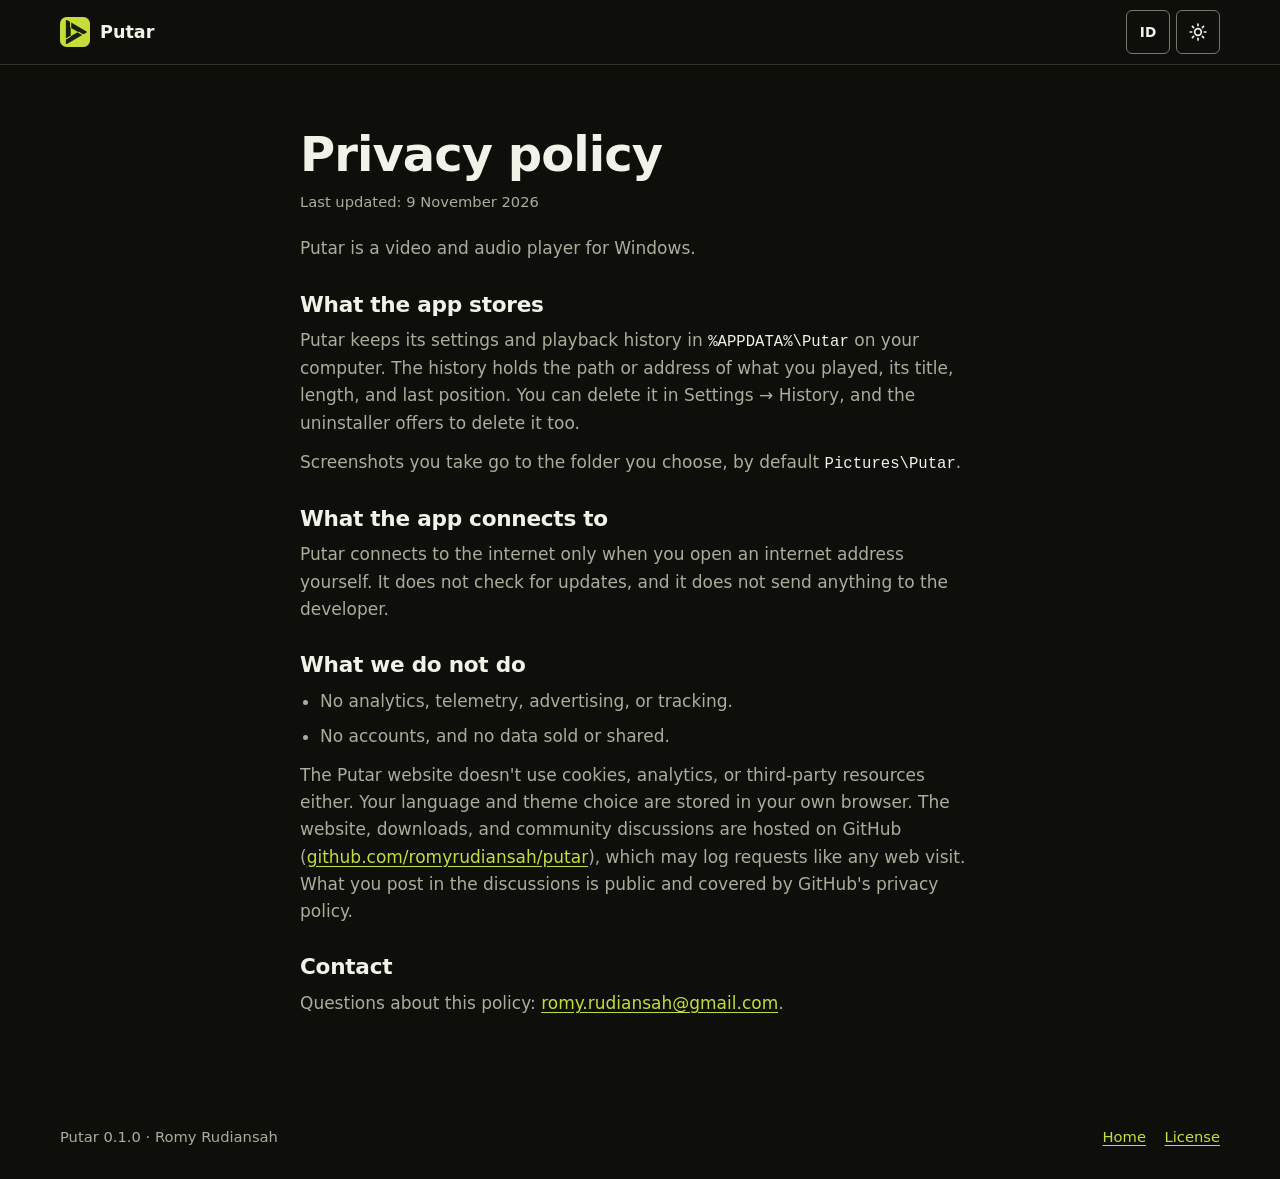
==== privacy.html @ e97a777e "Situs Putar 0.1.0 (dari 86a2c49)" ====
<!doctype html>
<html lang="id" data-lang="id">
<head>
  <meta charset="utf-8">
  <meta name="viewport" content="width=device-width, initial-scale=1">
  <title>Putar: kebijakan privasi</title>
  <meta name="description" content="Kebijakan privasi aplikasi dan situs Putar.">
  <meta name="theme-color" content="#0E0F0B">
  <link rel="icon" href="img/logo.svg" type="image/svg+xml">
  <link rel="icon" href="favicon.ico" sizes="any">
  <link rel="stylesheet" href="style.css">
  <script>
    (function () {
      var d = document.documentElement, l = null, t = null;
      try { l = localStorage.getItem("putar-lang"); t = localStorage.getItem("putar-theme"); } catch (e) {}
      if (l !== "id" && l !== "en") l = /^id\b/i.test(navigator.language || "") ? "id" : "en";
      d.dataset.lang = l;
      d.lang = l;
      if (t === "light") d.dataset.theme = "light";
    })();
  </script>
</head>
<body>
<!-- Isi halaman ini harus sama dengan PRIVACY.md di repo. -->
<a class="skip" href="#isi"><span data-l="id">Langsung ke isi</span><span data-l="en">Skip to content</span></a>

<header class="top">
  <div class="wrap top-row">
    <a class="brand" href="./"><img src="img/logo.svg" alt="" width="30" height="30">Putar</a>
    <div class="tools">
      <button class="tool" type="button" data-switch-lang>
        <span data-l="id" aria-label="Switch to English">EN</span><span data-l="en" aria-label="Ganti ke Bahasa Indonesia">ID</span>
      </button>
      <button class="tool tool-icon" type="button" data-switch-theme aria-pressed="false">
        <span class="sr-only"><span data-l="id">Mode terang</span><span data-l="en">Light mode</span></span>
        <svg class="i-sun" viewBox="0 0 24 24" aria-hidden="true"><circle cx="12" cy="12" r="4"/><path d="M12 2.5v2M12 19.5v2M2.5 12h2M19.5 12h2M5.3 5.3l1.4 1.4M17.3 17.3l1.4 1.4M5.3 18.7l1.4-1.4M17.3 6.7l1.4-1.4"/></svg>
        <svg class="i-moon" viewBox="0 0 24 24" aria-hidden="true"><path d="M20.5 14.2A8.5 8.5 0 0 1 9.8 3.5a8.5 8.5 0 1 0 10.7 10.7z"/></svg>
      </button>
    </div>
  </div>
</header>

<main id="isi" class="doc wrap">
  <h1><span data-l="id">Kebijakan privasi</span><span data-l="en">Privacy policy</span></h1>
  <p class="meta"><span data-l="id">Terakhir diperbarui: 9 November 2026</span><span data-l="en">Last updated: 9 November 2026</span></p>
  <p><span data-l="id">Putar adalah pemutar video dan audio untuk Windows.</span><span data-l="en">Putar is a video and audio player for Windows.</span></p>

  <h2><span data-l="id">Data yang disimpan aplikasi</span><span data-l="en">What the app stores</span></h2>
  <p><span data-l="id">Putar menyimpan pengaturan dan riwayat putar di <code>%APPDATA%\Putar</code> di komputer Anda. Riwayat berisi lokasi atau alamat yang Anda putar, judul, durasi, dan posisi terakhirnya. Anda bisa menghapusnya di Pengaturan → Riwayat, dan uninstaller juga menawarkan untuk menghapusnya.</span><span data-l="en">Putar keeps its settings and playback history in <code>%APPDATA%\Putar</code> on your computer. The history holds the path or address of what you played, its title, length, and last position. You can delete it in Settings → History, and the uninstaller offers to delete it too.</span></p>
  <p><span data-l="id">Tangkapan layar yang Anda ambil masuk ke folder pilihan Anda, bawaannya <code>Gambar\Putar</code>.</span><span data-l="en">Screenshots you take go to the folder you choose, by default <code>Pictures\Putar</code>.</span></p>

  <h2><span data-l="id">Sambungan internet aplikasi</span><span data-l="en">What the app connects to</span></h2>
  <p><span data-l="id">Putar hanya tersambung ke internet saat Anda sendiri membuka alamat internet. Putar tidak memeriksa pembaruan dan tidak mengirim apa pun ke pengembang.</span><span data-l="en">Putar connects to the internet only when you open an internet address yourself. It does not check for updates, and it does not send anything to the developer.</span></p>

  <h2><span data-l="id">Yang tidak kami lakukan</span><span data-l="en">What we do not do</span></h2>
  <ul>
    <li><span data-l="id">Tidak ada analitik, telemetri, iklan, atau pelacakan.</span><span data-l="en">No analytics, telemetry, advertising, or tracking.</span></li>
    <li><span data-l="id">Tidak ada akun, dan tidak ada data yang dijual atau dibagikan.</span><span data-l="en">No accounts, and no data sold or shared.</span></li>
  </ul>
  <p><span data-l="id">Situs Putar juga tidak memakai cookie, analitik, atau sumber dari pihak lain. Pilihan bahasa dan tema Anda disimpan di browser Anda sendiri. Situs, unduhan, dan diskusi komunitas berada di GitHub (<a href="https://github.com/romyrudiansah/putar">github.com/romyrudiansah/putar</a>), yang bisa mencatat permintaan seperti kunjungan web biasa. Yang Anda tulis di diskusi bersifat publik dan mengikuti kebijakan privasi GitHub.</span><span data-l="en">The Putar website doesn't use cookies, analytics, or third-party resources either. Your language and theme choice are stored in your own browser. The website, downloads, and community discussions are hosted on GitHub (<a href="https://github.com/romyrudiansah/putar">github.com/romyrudiansah/putar</a>), which may log requests like any web visit. What you post in the discussions is public and covered by GitHub's privacy policy.</span></p>

  <h2><span data-l="id">Kontak</span><span data-l="en">Contact</span></h2>
  <p><span data-l="id">Pertanyaan tentang kebijakan ini:</span><span data-l="en">Questions about this policy:</span> <a href="mailto:romy.rudiansah@gmail.com">romy.rudiansah@gmail.com</a>.</p>
</main>

<footer class="foot">
  <div class="wrap foot-row">
    <p>Putar 0.1.0 · Romy Rudiansah</p>
    <nav aria-label="Footer">
      <a href="./"><span data-l="id">Halaman utama</span><span data-l="en">Home</span></a>
      <a href="LICENSE.txt"><span data-l="id">Lisensi</span><span data-l="en">License</span></a>
    </nav>
  </div>
</footer>
<script src="site.js"></script>
</body>
</html>
---- style.css ----
/* Situs Putar. Alasan tiap pilihan ada di site/DESIGN.md. */
:root {
  --bg: #0E0F0B;
  --panel: #181A13;
  --ink: #F1F3E8;
  --dim: #A9AE9B;
  --line: #30342A;
  --edge: #747969;
  --track: #3A3E32;
  --accent: #C6DC3A;
  --on-accent: #17200B;
  --link: #C6DC3A;
  --shadow: 0 18px 50px rgba(0, 0, 0, .5);
  --gutter: clamp(16px, 4vw, 40px);
  color-scheme: dark;
}
:root[data-theme="light"] {
  --bg: #F4F5EC;
  --panel: #FFFFFF;
  --ink: #17200B;
  --dim: #55594A;
  --line: #D9DBCB;
  --edge: #84886F;
  --track: #CFD2BE;
  --link: #4E5A00;
  --shadow: 0 18px 50px rgba(23, 32, 11, .22);
  color-scheme: light;
}

*, *::before, *::after { box-sizing: border-box; }
html { -webkit-text-size-adjust: 100%; scroll-behavior: smooth; }
body {
  margin: 0;
  background: var(--bg);
  color: var(--ink);
  font: 17px/1.6 "Segoe UI Variable Text", "Segoe UI", system-ui, sans-serif;
}
img, svg { display: block; max-width: 100%; }
img { height: auto; }
h1, h2, h3 { font-family: "Segoe UI Variable Display", "Segoe UI", system-ui, sans-serif; margin: 0; font-weight: 600; }
h1 { font-size: clamp(2.15rem, 1.2rem + 4.2vw, 4.5rem); line-height: 1.06; letter-spacing: -.02em; max-width: 19ch; }
h2 { font-size: clamp(1.65rem, 1.2rem + 1.6vw, 2.5rem); line-height: 1.14; letter-spacing: -.012em; }
h3 { font-size: 1.05rem; }
p { margin: 0; }
ul { margin: 0; padding: 0; list-style: none; }
a { color: var(--link); text-underline-offset: 3px; }
a:hover { text-decoration-thickness: 2px; }
:focus-visible { outline: 3px solid var(--link); outline-offset: 2px; border-radius: 4px; }
code { font-family: "Cascadia Mono", Consolas, monospace; font-size: .92em; }

html[data-lang="id"] [data-l="en"], html[data-lang="en"] [data-l="id"] { display: none !important; }

.wrap { width: min(1240px, 100%); margin-inline: auto; padding-inline: var(--gutter); }
.sr-only { position: absolute; width: 1px; height: 1px; overflow: hidden; clip-path: inset(50%); white-space: nowrap; }
.skip { position: absolute; left: 12px; top: -60px; padding: 10px 14px; background: var(--accent); color: var(--on-accent); border-radius: 6px; z-index: 5; }
.skip:focus { top: 12px; }

/* Kepala halaman */
.top { border-bottom: 1px solid var(--line); }
.top-row { display: flex; align-items: center; gap: 20px; min-height: 64px; }
.brand { display: inline-flex; align-items: center; gap: 10px; min-height: 44px; font: 600 1.1rem "Segoe UI Variable Display", "Segoe UI", system-ui, sans-serif; color: var(--ink); text-decoration: none; }
.nav { display: flex; gap: 2px; margin-left: 12px; }
.nav a { display: inline-flex; align-items: center; min-height: 44px; padding: 0 11px; border-radius: 6px; color: var(--dim); font-size: .94rem; text-decoration: none; white-space: nowrap; }
.nav a:hover { color: var(--ink); background: var(--panel); }
.tools { display: flex; gap: 6px; margin-left: auto; }
.tool { display: inline-grid; place-items: center; min-width: 44px; height: 44px; padding: 0 10px; border: 1px solid var(--edge); border-radius: 6px; background: transparent; color: var(--ink); font: 600 .85rem "Segoe UI", system-ui, sans-serif; cursor: pointer; }
.tool:hover { background: var(--panel); }
.tool svg { width: 20px; height: 20px; fill: none; stroke: currentColor; stroke-width: 2; stroke-linecap: round; stroke-linejoin: round; }
.i-moon { display: none; }
:root[data-theme="light"] .i-moon { display: block; }
:root[data-theme="light"] .i-sun { display: none; }
.menu-btn { display: none; }

/* Pembuka */
.hero { padding-block: clamp(36px, 5vw, 72px) clamp(40px, 6vw, 88px); }
.hero-row { display: grid; grid-template-columns: minmax(0, 1fr) auto; gap: 24px 56px; align-items: start; margin-top: clamp(20px, 3vw, 34px); }
.lead { max-width: 58ch; color: var(--dim); font-size: clamp(1.06rem, 1rem + .35vw, 1.28rem); line-height: 1.5; }
.hero-cta { display: grid; justify-items: start; gap: 10px; }
.meta { color: var(--dim); font-size: .92rem; }
.btn { display: inline-flex; align-items: center; justify-content: center; gap: 10px; min-height: 52px; padding: 0 24px; border-radius: 6px; font-weight: 600; font-size: 1.05rem; text-decoration: none; transition: filter .12s ease; }
.btn svg { width: 22px; height: 22px; fill: none; stroke: currentColor; stroke-width: 2.2; stroke-linecap: round; stroke-linejoin: round; }
.btn-primary { background: var(--accent); color: var(--on-accent); }
.btn-primary:hover { filter: brightness(1.08); }
:root[data-theme="light"] .btn-primary { box-shadow: inset 0 0 0 1px var(--edge); }
.btn-ink { background: var(--on-accent); color: #F1F3E8; }
.btn-ink:hover { filter: brightness(1.5); }
.text-link { display: inline-flex; align-items: center; min-height: 44px; }

.shot { margin: 0; }
.shot img { width: 100%; border-radius: 10px; border: 1px solid var(--line); box-shadow: var(--shadow); }
.shot figcaption { margin-top: 12px; color: var(--dim); font-size: .9rem; }
.shot-hero { margin-top: clamp(28px, 4vw, 48px); }

/* Motif: garis waktu Putar. Kepalanya maju dari bagian ke bagian. */
.tl { position: relative; height: 22px; margin-bottom: clamp(26px, 3.4vw, 44px); }
.tl::before, .tl::after { content: ""; position: absolute; left: 0; top: 9px; height: 4px; }
.tl::before { right: 0; background: var(--track); }
.tl::after { width: var(--at); background: var(--link); }
.tl i { position: absolute; top: 9px; width: 2px; height: 4px; background: var(--bg); transform: skewX(-24deg); z-index: 1; }
.tl b { position: absolute; left: var(--at); top: 3px; width: 13px; height: 16px; margin-left: -3px; background: var(--link); clip-path: polygon(0 0, 100% 50%, 0 100%); z-index: 2; }

.sec { padding-block: clamp(36px, 5vw, 72px); }
.sec p + p { margin-top: 14px; }

.bar-head { display: grid; grid-template-columns: minmax(0, 5fr) minmax(0, 7fr); gap: 16px 48px; align-items: start; margin-bottom: clamp(24px, 3vw, 36px); }
.bar-head p { color: var(--dim); }
.notes { display: grid; grid-template-columns: repeat(4, minmax(0, 1fr)); gap: 24px 32px; margin: clamp(26px, 3vw, 38px) 0 0; }
.notes dt { font-weight: 600; margin-bottom: 6px; }
.notes dd { margin: 0; color: var(--dim); font-size: .96rem; line-height: 1.5; }

.split { display: grid; grid-template-columns: minmax(0, 5fr) minmax(0, 7fr); gap: 32px 56px; align-items: center; }
.split-flip { grid-template-columns: minmax(0, 7fr) minmax(0, 5fr); }
.split-text h2 { margin-bottom: 18px; }
.split-text p { color: var(--dim); }
.split-text ul { margin-top: 18px; display: grid; gap: 10px; }
.split-text li, .gaps li { position: relative; padding-left: 20px; color: var(--dim); line-height: 1.5; }
.split-text li::before, .gaps li::before { content: ""; position: absolute; left: 1px; top: .52em; width: 9px; height: 10px; background: var(--link); clip-path: polygon(0 0, 100% 50%, 0 100%); }
.groups { display: grid; gap: 22px; }
.groups ul { margin-top: 8px; }

.keys-head { display: grid; grid-template-columns: minmax(0, 5fr) minmax(0, 7fr); gap: 14px 48px; align-items: end; margin-bottom: clamp(22px, 3vw, 32px); }
.keys-head p { color: var(--dim); }
kbd { display: inline-block; min-width: 1.9em; padding: 1px 7px; border: 1px solid var(--edge); border-bottom-width: 2px; border-radius: 5px; background: var(--panel); color: var(--ink); font: 600 .84rem/1.5 "Segoe UI", system-ui, sans-serif; text-align: center; }
.keys { display: grid; grid-template-columns: repeat(2, minmax(0, 1fr)); gap: 0 56px; margin: 0; }
.keys > div { display: grid; grid-template-columns: 170px minmax(0, 1fr); gap: 16px; align-items: center; padding: 11px 0; border-top: 1px solid var(--line); }
.keys dd { margin: 0; color: var(--dim); }
.keys dt { color: var(--dim); }

.gaps { display: grid; grid-template-columns: minmax(0, 5fr) minmax(0, 7fr); gap: 24px 56px; }
.gaps h2 { margin-bottom: 14px; }
.gaps p { color: var(--dim); }
.gaps p a { display: inline-flex; align-items: center; min-height: 44px; }
.gaps ul { display: grid; gap: 12px; }

/* Pita unduh: satu-satunya blok warna besar di halaman. */
.band { --link: #17200B; --accent-line: #17200B; background: var(--accent); color: var(--on-accent); padding-block: clamp(40px, 6vw, 80px); margin-top: clamp(20px, 3vw, 40px); }
.band :focus-visible { outline-color: #17200B; }
.band .tl::before { background: rgba(23, 32, 11, .22); }
.band .tl::after { background: #17200B; }
.band .tl i { background: var(--accent); }
.band .tl b { background: #17200B; margin-left: -13px; }
.band-grid { display: grid; grid-template-columns: minmax(0, 5fr) minmax(0, 7fr); gap: 30px 56px; }
.band h2 { margin-bottom: 22px; }
.file { margin-top: 12px; font-size: .95rem; overflow-wrap: anywhere; }
.links { display: flex; flex-wrap: wrap; gap: 2px 18px; margin-top: 12px; }
.links a { display: inline-flex; align-items: center; min-height: 44px; font-weight: 600; }
.band a:not(.btn) { color: #17200B; }
.band-notes { display: grid; gap: 12px; }
.sha { display: grid; grid-template-columns: minmax(0, 1fr) auto; gap: 4px 14px; align-items: center; margin-top: 6px; padding-top: 14px; border-top: 1px solid rgba(23, 32, 11, .35); }
.sha-label { grid-column: 1 / -1; font-weight: 600; font-size: .9rem; }
.sha code { overflow-wrap: anywhere; font-size: .86rem; line-height: 1.45; }
.copy { min-height: 44px; min-width: 76px; padding: 0 14px; border: 1px solid #17200B; border-radius: 6px; background: transparent; color: #17200B; font: 600 .92rem "Segoe UI", system-ui, sans-serif; cursor: pointer; }
.copy:hover { background: #17200B; color: #F1F3E8; }

.foot { padding-block: 22px; }
.foot-row { display: flex; flex-wrap: wrap; align-items: center; justify-content: space-between; gap: 8px 24px; color: var(--dim); font-size: .92rem; }
.foot nav { display: flex; flex-wrap: wrap; gap: 2px 18px; }
.foot a { display: inline-flex; align-items: center; min-width: 44px; min-height: 44px; }

/* Halaman privasi */
.doc { width: min(760px, 100%); padding-block: clamp(32px, 5vw, 64px); }
.doc h1 { font-size: clamp(2rem, 1.4rem + 2.4vw, 3rem); max-width: none; }
.doc h2 { font-size: 1.35rem; margin: 30px 0 10px; }
.doc p { margin-bottom: 12px; color: var(--dim); }
.doc .meta { margin-top: 10px; margin-bottom: 22px; }
.doc ul { display: grid; gap: 8px; margin-bottom: 12px; padding-left: 20px; list-style: disc; color: var(--dim); }
.doc code { overflow-wrap: anywhere; color: var(--ink); }

/* Menu atas mulai terlalu sempit untuk satu baris. */
@media (max-width: 1040px) {
  .menu-btn { display: inline-grid; }
  .top-row { position: relative; }
  .nav { display: none; position: absolute; left: var(--gutter); right: var(--gutter); top: 100%; z-index: 4; flex-direction: column; margin: 8px 0 0; padding: 8px; background: var(--panel); border: 1px solid var(--line); border-radius: 10px; }
  .nav.open { display: flex; }
  .nav a { color: var(--ink); }
}

/* Dua kolom tidak lagi nyaman dibaca: teks di atas, gambar penuh di bawah. */
@media (max-width: 900px) {
  .split, .split-flip, .bar-head, .keys-head, .gaps, .band-grid { grid-template-columns: minmax(0, 1fr); }
  .split-flip .shot { order: 2; }
  .notes { grid-template-columns: repeat(2, minmax(0, 1fr)); }
  .keys { gap: 0 32px; }
  .keys > div { grid-template-columns: 138px minmax(0, 1fr); }
}

/* Daftar tuts dua kolom mulai berdesakan. */
@media (max-width: 720px) {
  .keys { grid-template-columns: minmax(0, 1fr); }
  .hero-row { grid-template-columns: minmax(0, 1fr); }
}

/* Lebar ponsel: tombol selebar layar dan keterangan satu kolom. */
@media (max-width: 520px) {
  body { font-size: 16px; }
  .notes { grid-template-columns: minmax(0, 1fr); gap: 18px; }
  .hero-cta, .btn { width: 100%; }
  .sha { grid-template-columns: minmax(0, 1fr); }
  .copy { justify-self: start; }
  .shot img { border-radius: 8px; }
}

@media (prefers-reduced-motion: reduce) {
  html { scroll-behavior: auto; }
  .btn { transition: none; }
}
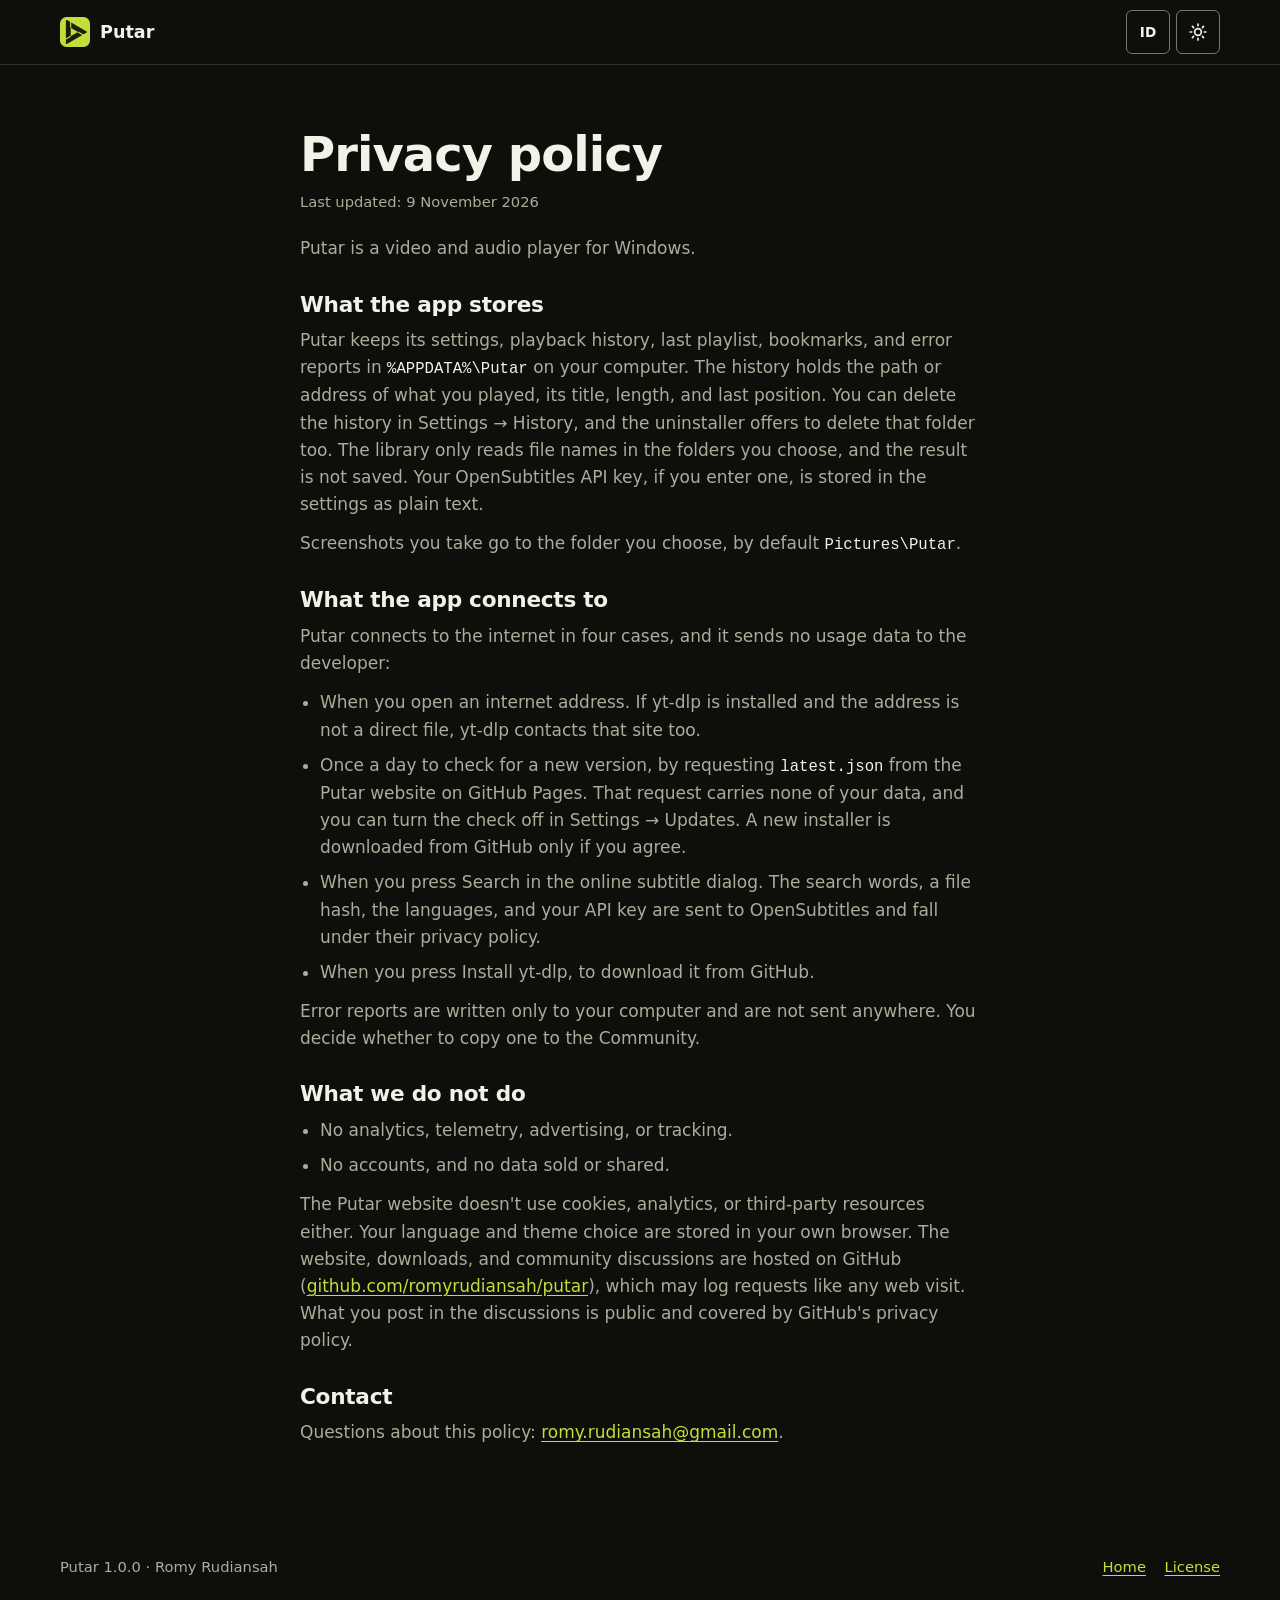
==== commit 8de00fa0: "Situs Putar 1.0.0 (dari 2eb7e0c)" ====
--- a/privacy.html
+++ b/privacy.html
@@ -46,11 +46,18 @@
   <p><span data-l="id">Putar adalah pemutar video dan audio untuk Windows.</span><span data-l="en">Putar is a video and audio player for Windows.</span></p>
 
   <h2><span data-l="id">Data yang disimpan aplikasi</span><span data-l="en">What the app stores</span></h2>
-  <p><span data-l="id">Putar menyimpan pengaturan dan riwayat putar di <code>%APPDATA%\Putar</code> di komputer Anda. Riwayat berisi lokasi atau alamat yang Anda putar, judul, durasi, dan posisi terakhirnya. Anda bisa menghapusnya di Pengaturan → Riwayat, dan uninstaller juga menawarkan untuk menghapusnya.</span><span data-l="en">Putar keeps its settings and playback history in <code>%APPDATA%\Putar</code> on your computer. The history holds the path or address of what you played, its title, length, and last position. You can delete it in Settings → History, and the uninstaller offers to delete it too.</span></p>
+  <p><span data-l="id">Putar menyimpan pengaturan, riwayat putar, playlist terakhir, penanda, dan laporan galat di <code>%APPDATA%\Putar</code> di komputer Anda. Riwayat berisi lokasi atau alamat yang Anda putar, judul, durasi, dan posisi terakhirnya. Anda bisa menghapus riwayat di Pengaturan → Riwayat, dan uninstaller juga menawarkan untuk menghapus folder itu. Pustaka hanya membaca nama file di folder yang Anda pilih, dan hasilnya tidak disimpan. Kunci API OpenSubtitles, bila Anda mengisinya, tersimpan di pengaturan sebagai teks biasa.</span><span data-l="en">Putar keeps its settings, playback history, last playlist, bookmarks, and error reports in <code>%APPDATA%\Putar</code> on your computer. The history holds the path or address of what you played, its title, length, and last position. You can delete the history in Settings → History, and the uninstaller offers to delete that folder too. The library only reads file names in the folders you choose, and the result is not saved. Your OpenSubtitles API key, if you enter one, is stored in the settings as plain text.</span></p>
   <p><span data-l="id">Tangkapan layar yang Anda ambil masuk ke folder pilihan Anda, bawaannya <code>Gambar\Putar</code>.</span><span data-l="en">Screenshots you take go to the folder you choose, by default <code>Pictures\Putar</code>.</span></p>
 
   <h2><span data-l="id">Sambungan internet aplikasi</span><span data-l="en">What the app connects to</span></h2>
-  <p><span data-l="id">Putar hanya tersambung ke internet saat Anda sendiri membuka alamat internet. Putar tidak memeriksa pembaruan dan tidak mengirim apa pun ke pengembang.</span><span data-l="en">Putar connects to the internet only when you open an internet address yourself. It does not check for updates, and it does not send anything to the developer.</span></p>
+  <p><span data-l="id">Putar tersambung ke internet dalam empat keadaan, dan tidak mengirim data pemakaian ke pengembang:</span><span data-l="en">Putar connects to the internet in four cases, and it sends no usage data to the developer:</span></p>
+  <ul>
+    <li><span data-l="id">Saat Anda membuka alamat internet. Bila yt-dlp terpasang dan alamat itu bukan file langsung, yt-dlp ikut menghubungi situs tersebut.</span><span data-l="en">When you open an internet address. If yt-dlp is installed and the address is not a direct file, yt-dlp contacts that site too.</span></li>
+    <li><span data-l="id">Sekali sehari untuk memeriksa versi baru, dengan meminta <code>latest.json</code> dari situs Putar di GitHub Pages. Tidak ada data Anda di dalam permintaan itu, dan pemeriksaan ini bisa dimatikan di Pengaturan → Pembaruan. Installer baru diunduh dari GitHub hanya bila Anda setuju.</span><span data-l="en">Once a day to check for a new version, by requesting <code>latest.json</code> from the Putar website on GitHub Pages. That request carries none of your data, and you can turn the check off in Settings → Updates. A new installer is downloaded from GitHub only if you agree.</span></li>
+    <li><span data-l="id">Saat Anda menekan Cari di dialog subtitle online. Kata pencarian, hash file, bahasa, dan kunci API Anda dikirim ke OpenSubtitles dan mengikuti kebijakan privasi mereka.</span><span data-l="en">When you press Search in the online subtitle dialog. The search words, a file hash, the languages, and your API key are sent to OpenSubtitles and fall under their privacy policy.</span></li>
+    <li><span data-l="id">Saat Anda menekan Pasang yt-dlp, untuk mengunduhnya dari GitHub.</span><span data-l="en">When you press Install yt-dlp, to download it from GitHub.</span></li>
+  </ul>
+  <p><span data-l="id">Laporan galat ditulis hanya ke komputer Anda dan tidak dikirim ke mana pun. Anda sendiri yang memutuskan apakah menyalinnya ke Komunitas.</span><span data-l="en">Error reports are written only to your computer and are not sent anywhere. You decide whether to copy one to the Community.</span></p>
 
   <h2><span data-l="id">Yang tidak kami lakukan</span><span data-l="en">What we do not do</span></h2>
   <ul>
@@ -65,7 +72,7 @@
 
 <footer class="foot">
   <div class="wrap foot-row">
-    <p>Putar 0.1.0 · Romy Rudiansah</p>
+    <p>Putar 1.0.0 · Romy Rudiansah</p>
     <nav aria-label="Footer">
       <a href="./"><span data-l="id">Halaman utama</span><span data-l="en">Home</span></a>
       <a href="LICENSE.txt"><span data-l="id">Lisensi</span><span data-l="en">License</span></a>
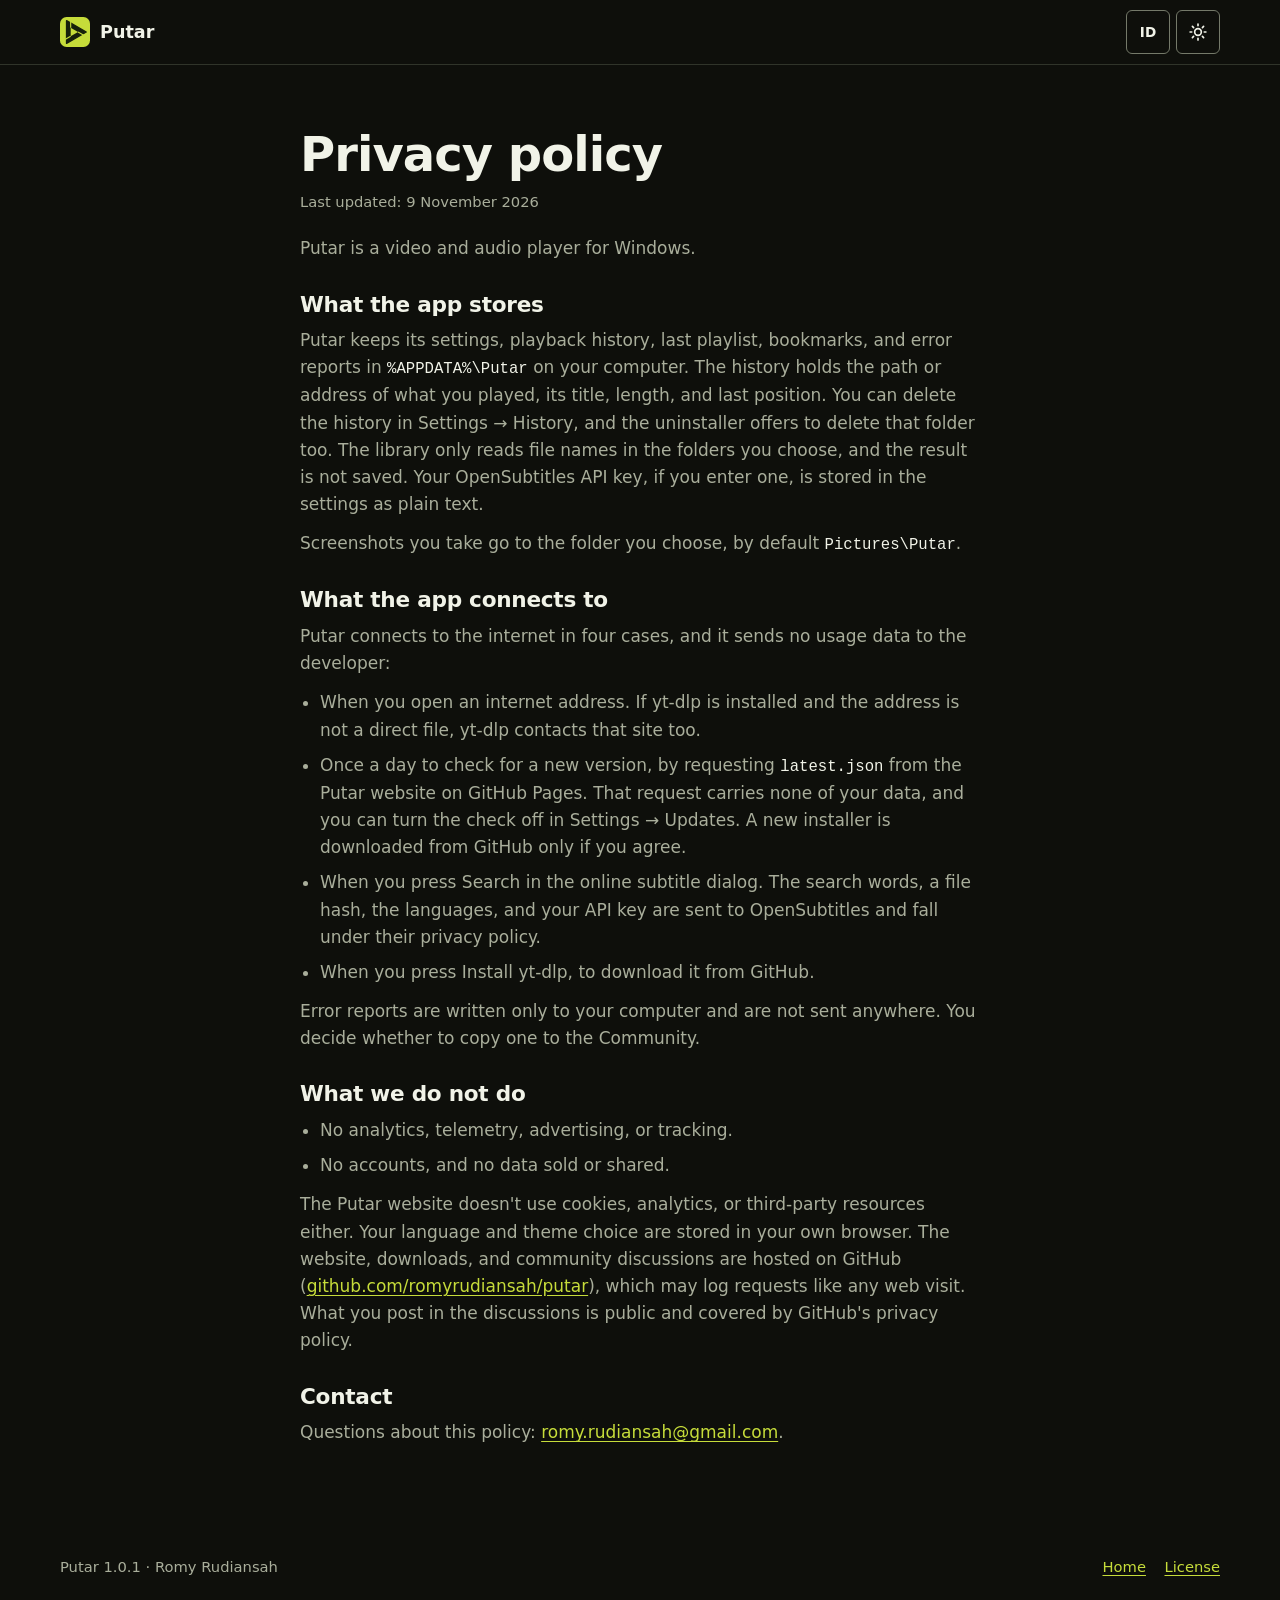
==== commit 507f174f: "Situs Putar 1.0.1 (dari 238dda2)" ====
--- a/privacy.html
+++ b/privacy.html
@@ -72,7 +72,7 @@
 
 <footer class="foot">
   <div class="wrap foot-row">
-    <p>Putar 1.0.0 · Romy Rudiansah</p>
+    <p>Putar 1.0.1 · Romy Rudiansah</p>
     <nav aria-label="Footer">
       <a href="./"><span data-l="id">Halaman utama</span><span data-l="en">Home</span></a>
       <a href="LICENSE.txt"><span data-l="id">Lisensi</span><span data-l="en">License</span></a>
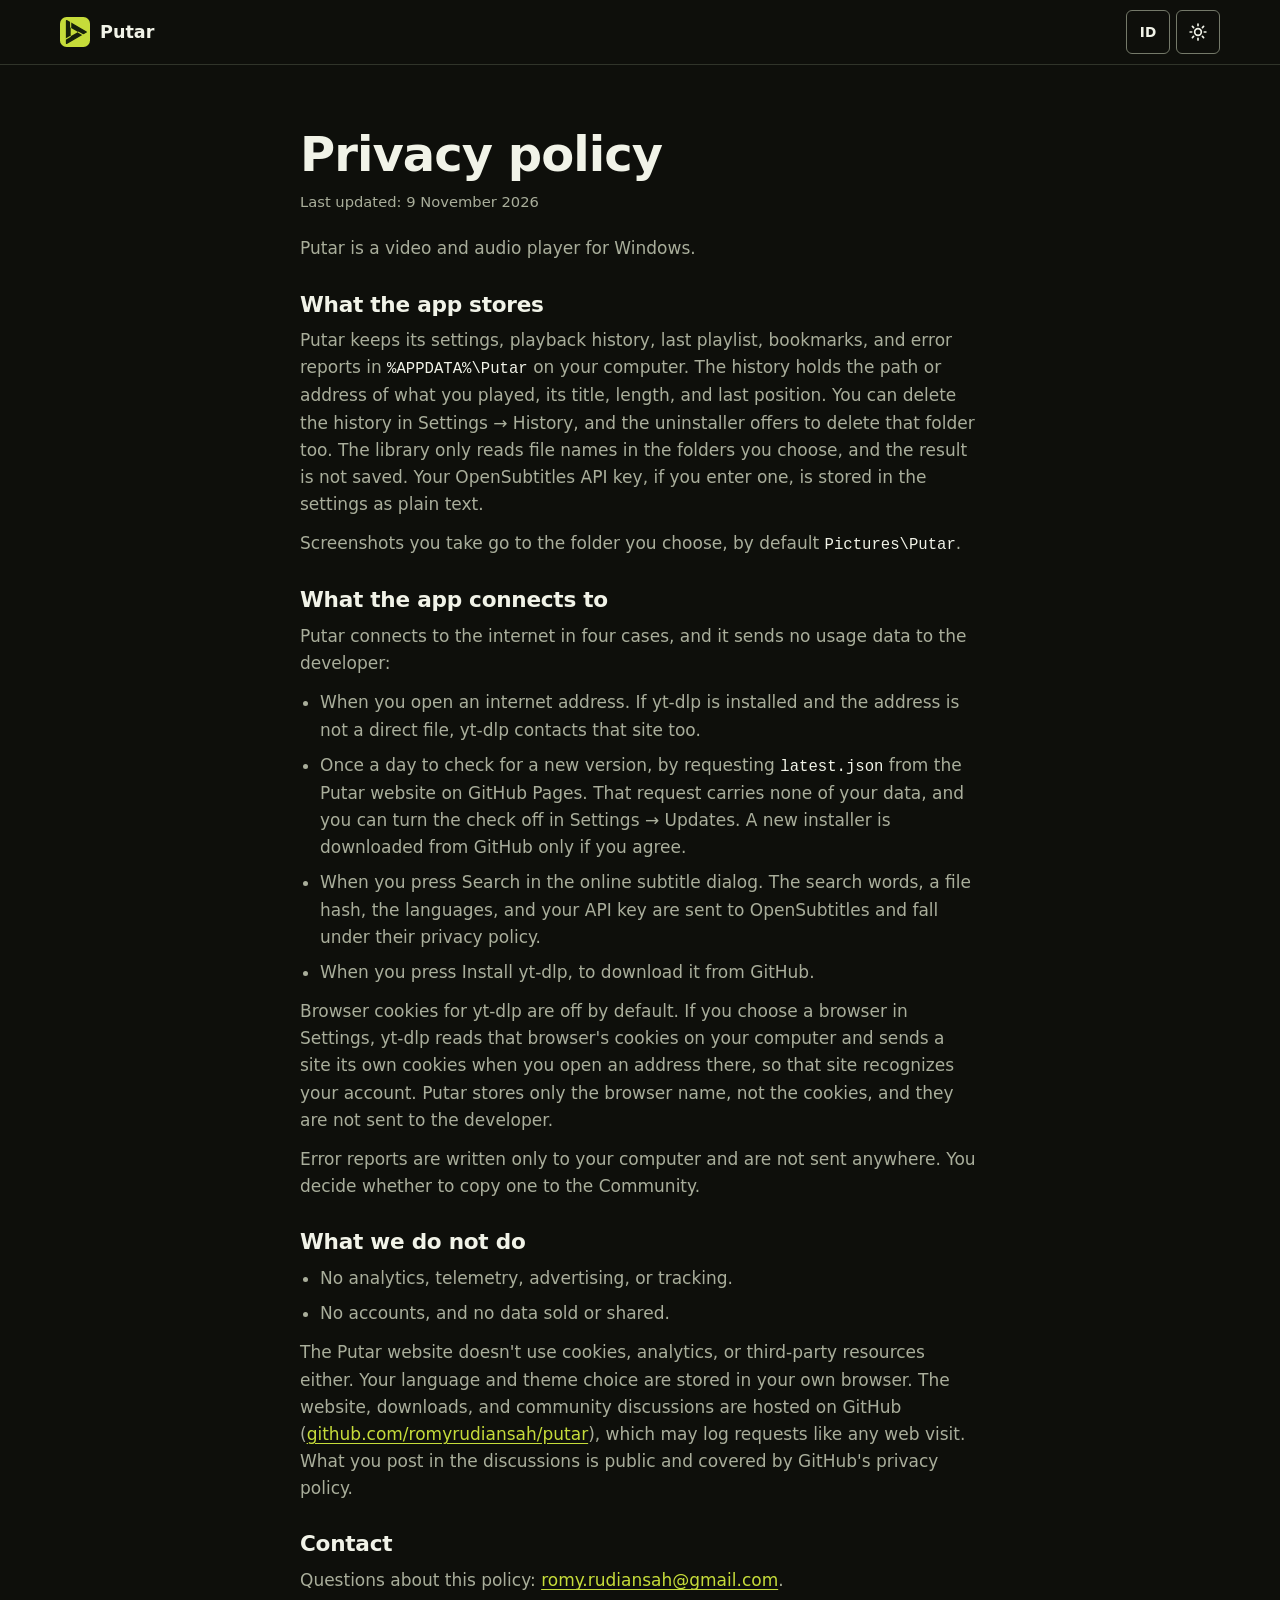
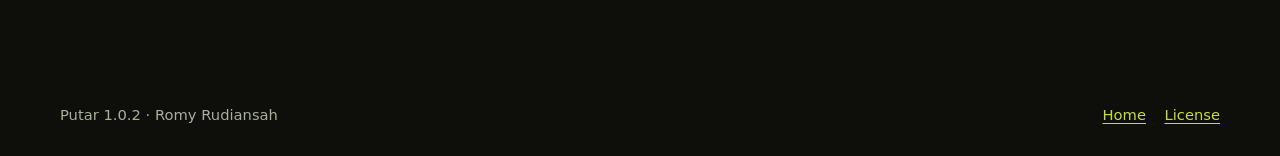
==== commit 65b7386d: "Situs Putar 1.0.2 (dari 7587a2a)" ====
--- a/privacy.html
+++ b/privacy.html
@@ -57,6 +57,7 @@
     <li><span data-l="id">Saat Anda menekan Cari di dialog subtitle online. Kata pencarian, hash file, bahasa, dan kunci API Anda dikirim ke OpenSubtitles dan mengikuti kebijakan privasi mereka.</span><span data-l="en">When you press Search in the online subtitle dialog. The search words, a file hash, the languages, and your API key are sent to OpenSubtitles and fall under their privacy policy.</span></li>
     <li><span data-l="id">Saat Anda menekan Pasang yt-dlp, untuk mengunduhnya dari GitHub.</span><span data-l="en">When you press Install yt-dlp, to download it from GitHub.</span></li>
   </ul>
+  <p><span data-l="id">Cookie browser untuk yt-dlp mati secara bawaan. Bila Anda memilih browser di Pengaturan, yt-dlp membaca cookie browser itu di komputer Anda dan mengirim cookie milik sebuah situs ke situs itu saat Anda membuka alamatnya, sehingga situs itu mengenali akun Anda. Putar hanya menyimpan nama browsernya, bukan cookie-nya, dan cookie tidak dikirim ke pengembang.</span><span data-l="en">Browser cookies for yt-dlp are off by default. If you choose a browser in Settings, yt-dlp reads that browser's cookies on your computer and sends a site its own cookies when you open an address there, so that site recognizes your account. Putar stores only the browser name, not the cookies, and they are not sent to the developer.</span></p>
   <p><span data-l="id">Laporan galat ditulis hanya ke komputer Anda dan tidak dikirim ke mana pun. Anda sendiri yang memutuskan apakah menyalinnya ke Komunitas.</span><span data-l="en">Error reports are written only to your computer and are not sent anywhere. You decide whether to copy one to the Community.</span></p>
 
   <h2><span data-l="id">Yang tidak kami lakukan</span><span data-l="en">What we do not do</span></h2>
@@ -72,7 +73,7 @@
 
 <footer class="foot">
   <div class="wrap foot-row">
-    <p>Putar 1.0.1 · Romy Rudiansah</p>
+    <p>Putar 1.0.2 · Romy Rudiansah</p>
     <nav aria-label="Footer">
       <a href="./"><span data-l="id">Halaman utama</span><span data-l="en">Home</span></a>
       <a href="LICENSE.txt"><span data-l="id">Lisensi</span><span data-l="en">License</span></a>
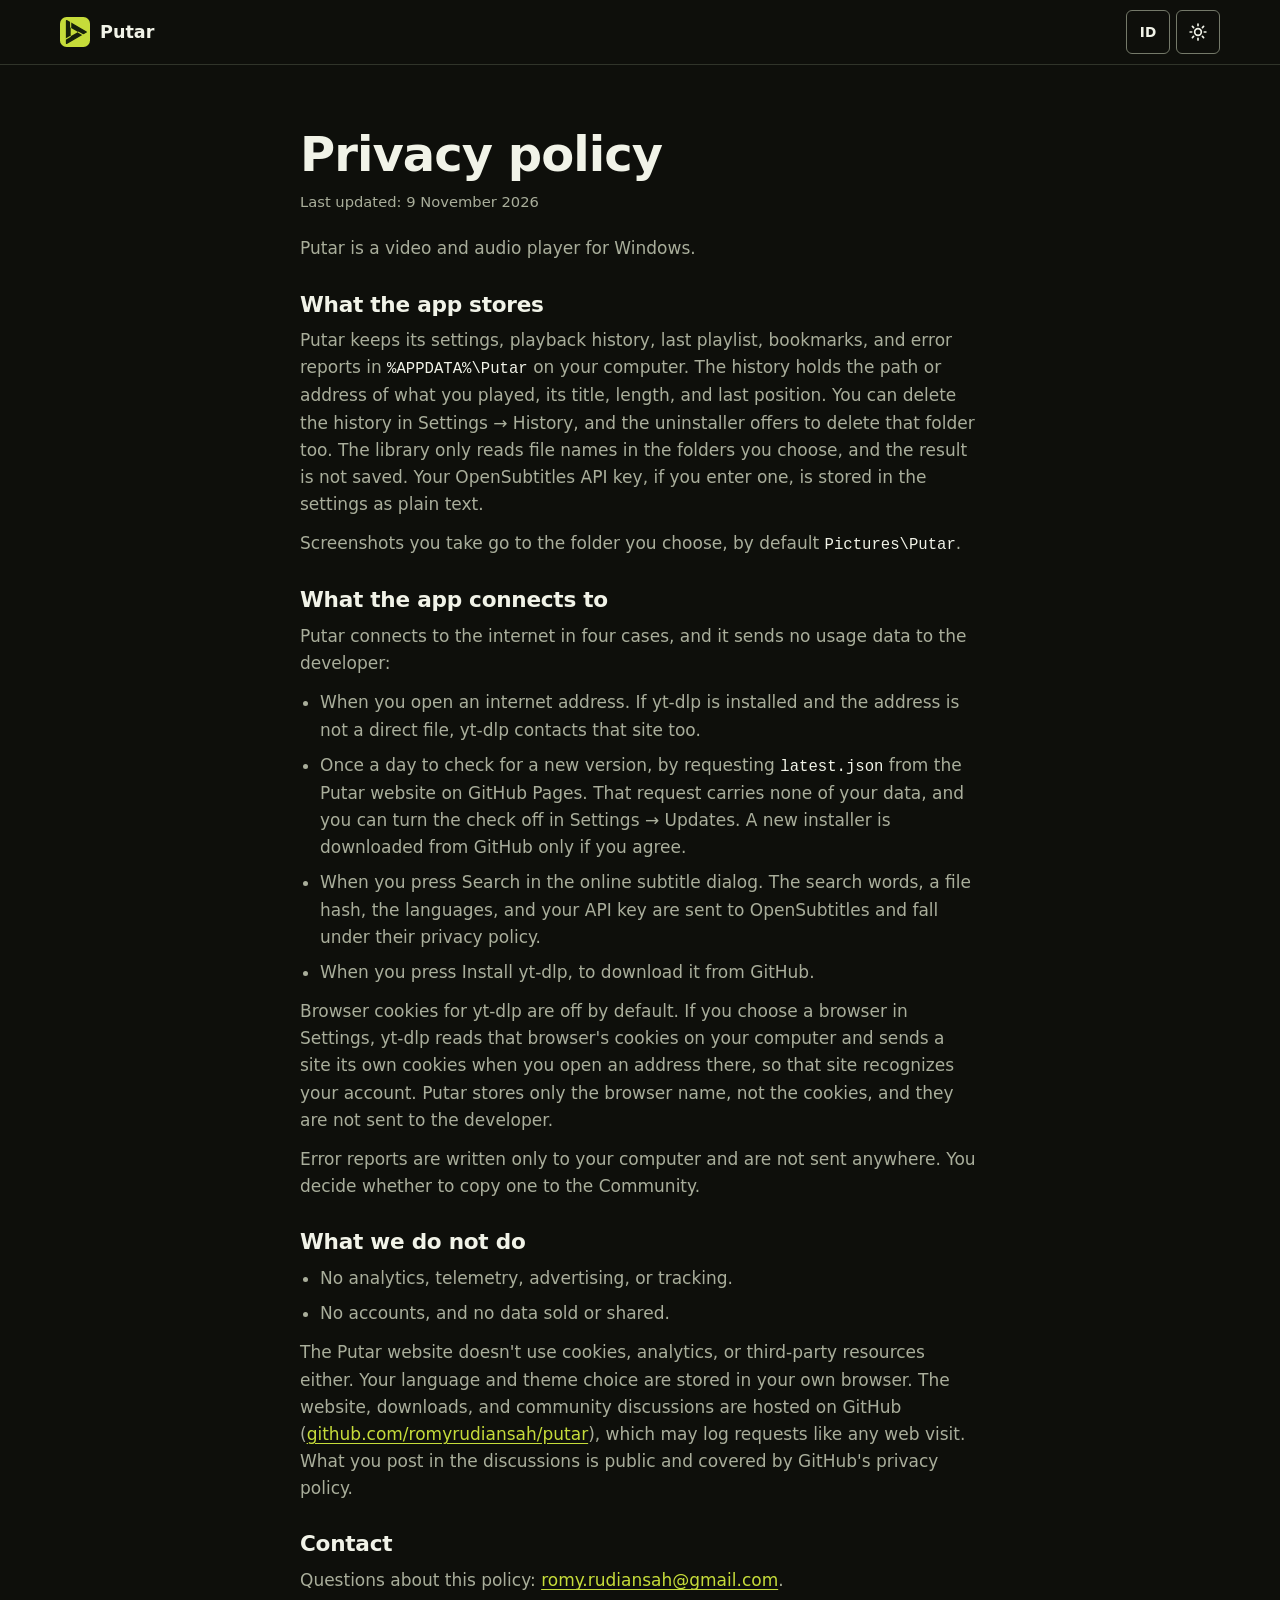
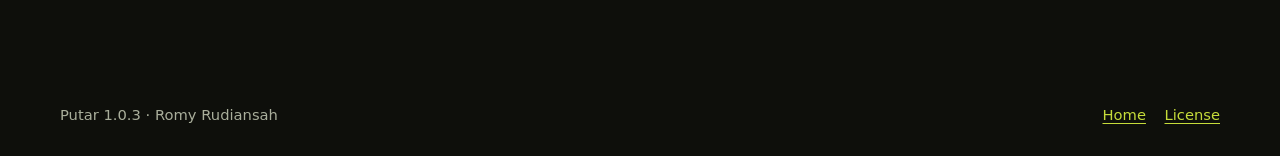
==== commit de08f40c: "Situs Putar 1.0.3 (dari 9e4fc18)" ====
--- a/privacy.html
+++ b/privacy.html
@@ -73,7 +73,7 @@
 
 <footer class="foot">
   <div class="wrap foot-row">
-    <p>Putar 1.0.2 · Romy Rudiansah</p>
+    <p>Putar 1.0.3 · Romy Rudiansah</p>
     <nav aria-label="Footer">
       <a href="./"><span data-l="id">Halaman utama</span><span data-l="en">Home</span></a>
       <a href="LICENSE.txt"><span data-l="id">Lisensi</span><span data-l="en">License</span></a>
